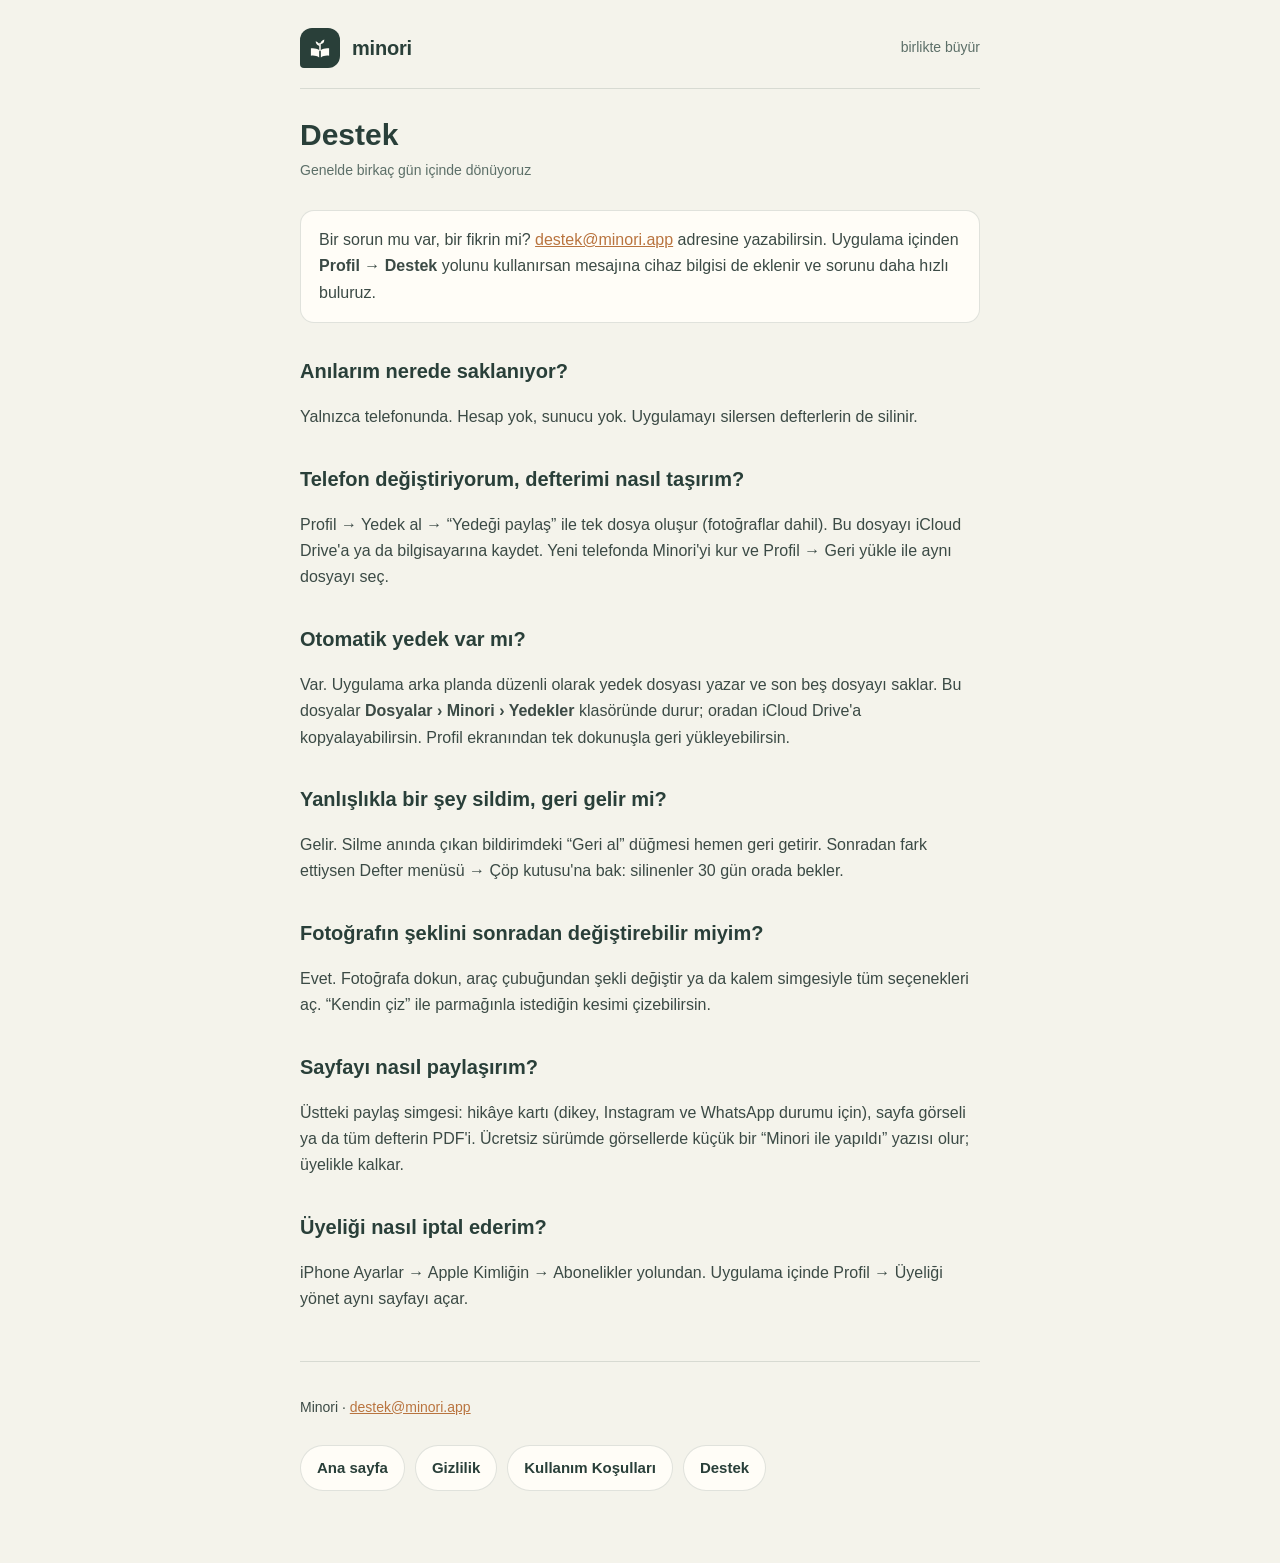
==== destek.html @ bb8e4d0f "Minori: gizlilik, kullanım koşulları ve destek sayfaları" ====
<!doctype html>
<html lang="tr">
<head>
<meta charset="utf-8">
<meta name="viewport" content="width=device-width, initial-scale=1">
<title>Destek · Minori</title>
<meta name="description" content="Minori — bebeğinin anıları için el yapımı bir defter. Veriler yalnız cihazda kalır.">
<link rel="stylesheet" href="./style.css">
</head>
<body>
<div class="wrap">
<header class="site">
  <a href="./index.html">
    <span class="mark" aria-hidden="true">
      <svg width="24" height="24" viewBox="0 0 24 24" fill="none">
        <path d="M11.15 14.1C9 12.5 6 11.8 2.9 12.3V19.7C6 19.2 9 19.9 11.15 21.5ZM12.85 14.1C15 12.5 18 11.8 21.1 12.3V19.7C18 19.2 15 19.9 12.85 21.5Z" fill="currentColor"/>
        <path d="M12 14.6V7.4" stroke="currentColor" stroke-width="1.5" stroke-linecap="round"/>
        <path d="M12 9.9A4.52 4.52 0 0 1 7.7 5.3A6.43 6.43 0 0 1 12 9.9ZM12 8.3A6.7 6.7 0 0 1 16.3 3.5A4.69 4.69 0 0 1 12 8.3Z" fill="currentColor"/>
      </svg>
    </span>
    <span class="wordmark">minori</span>
  </a>
  <span class="tag">birlikte büyür</span>
</header>
<h1>Destek</h1>
<p class="date">Genelde birkaç gün içinde dönüyoruz</p>
<div class="lead">
  <p style="margin:0">Bir sorun mu var, bir fikrin mi?
  <a href="mailto:destek@minori.app">destek@minori.app</a> adresine yazabilirsin.
  Uygulama içinden <strong>Profil → Destek</strong> yolunu kullanırsan mesajına cihaz bilgisi de eklenir
  ve sorunu daha hızlı buluruz.</p>
</div>

<h2>Anılarım nerede saklanıyor?</h2>
<p>Yalnızca telefonunda. Hesap yok, sunucu yok. Uygulamayı silersen defterlerin de silinir.</p>

<h2>Telefon değiştiriyorum, defterimi nasıl taşırım?</h2>
<p>Profil → Yedek al → “Yedeği paylaş” ile tek dosya oluşur (fotoğraflar dahil). Bu dosyayı iCloud Drive'a
ya da bilgisayarına kaydet. Yeni telefonda Minori'yi kur ve Profil → Geri yükle ile aynı dosyayı seç.</p>

<h2>Otomatik yedek var mı?</h2>
<p>Var. Uygulama arka planda düzenli olarak yedek dosyası yazar ve son beş dosyayı saklar.
Bu dosyalar <strong>Dosyalar › Minori › Yedekler</strong> klasöründe durur; oradan iCloud Drive'a
kopyalayabilirsin. Profil ekranından tek dokunuşla geri yükleyebilirsin.</p>

<h2>Yanlışlıkla bir şey sildim, geri gelir mi?</h2>
<p>Gelir. Silme anında çıkan bildirimdeki “Geri al” düğmesi hemen geri getirir.
Sonradan fark ettiysen Defter menüsü → Çöp kutusu'na bak: silinenler 30 gün orada bekler.</p>

<h2>Fotoğrafın şeklini sonradan değiştirebilir miyim?</h2>
<p>Evet. Fotoğrafa dokun, araç çubuğundan şekli değiştir ya da kalem simgesiyle tüm seçenekleri aç.
“Kendin çiz” ile parmağınla istediğin kesimi çizebilirsin.</p>

<h2>Sayfayı nasıl paylaşırım?</h2>
<p>Üstteki paylaş simgesi: hikâye kartı (dikey, Instagram ve WhatsApp durumu için), sayfa görseli
ya da tüm defterin PDF'i. Ücretsiz sürümde görsellerde küçük bir “Minori ile yapıldı” yazısı olur;
üyelikle kalkar.</p>

<h2>Üyeliği nasıl iptal ederim?</h2>
<p>iPhone Ayarlar → Apple Kimliğin → Abonelikler yolundan. Uygulama içinde Profil → Üyeliği yönet
aynı sayfayı açar.</p>
<footer class="site">
  <p>Minori · <a href="mailto:destek@minori.app">destek@minori.app</a></p>
  <nav class="links">
    <a href="./index.html">Ana sayfa</a>
    <a href="./gizlilik.html">Gizlilik</a>
    <a href="./kullanim-kosullari.html">Kullanım Koşulları</a>
    <a href="./destek.html">Destek</a>
  </nav>
</footer>
</div>
</body>
</html>
---- style.css ----
:root {
  --ink: #293f39;
  --ink-soft: #5c6f68;
  --paper: #f4f3eb;
  --surface: #fffdf7;
  --line: rgba(41, 63, 57, 0.14);
  --accent: #b9743f;
}
* { box-sizing: border-box; }
body {
  margin: 0;
  padding: 0 20px 72px;
  background: var(--paper);
  color: var(--ink);
  font: 16px/1.65 -apple-system, BlinkMacSystemFont, "Segoe UI", Roboto, sans-serif;
}
.wrap { max-width: 680px; margin: 0 auto; }
header.site {
  display: flex;
  align-items: center;
  gap: 12px;
  padding: 28px 0 20px;
  border-bottom: 1px solid var(--line);
  margin-bottom: 28px;
}
header.site a { display: flex; align-items: center; gap: 12px; text-decoration: none; color: inherit; }
.mark {
  display: grid;
  place-items: center;
  width: 40px; height: 40px;
  border-radius: 12px 12px 12px 4px;
  background: var(--ink);
  color: var(--surface);
}
.wordmark { font-weight: 800; font-size: 20px; letter-spacing: -0.01em; }
.tag { margin-left: auto; color: var(--ink-soft); font-size: 14px; }
h1 { font-size: 30px; line-height: 1.2; margin: 0 0 6px; }
h2 { font-size: 20px; margin: 32px 0 8px; }
h3 { font-size: 17px; margin: 24px 0 6px; }
p, li { color: #3b4a45; }
.date { color: var(--ink-soft); font-size: 14px; margin: 0 0 28px; }
.lead {
  background: var(--surface);
  border: 1px solid var(--line);
  border-radius: 14px;
  padding: 16px 18px;
  margin: 0 0 24px;
}
.warn {
  background: #fbf1e6;
  border: 1px solid rgba(185, 116, 63, 0.35);
  border-left-width: 4px;
  border-radius: 12px;
  padding: 16px 18px;
  margin: 20px 0;
}
.warn strong { color: var(--accent); }
nav.links { display: flex; flex-wrap: wrap; gap: 10px; margin: 26px 0 0; }
nav.links a {
  display: inline-block;
  padding: 10px 16px;
  border-radius: 999px;
  background: var(--surface);
  border: 1px solid var(--line);
  color: var(--ink);
  text-decoration: none;
  font-weight: 600;
  font-size: 15px;
}
footer.site { margin-top: 48px; padding-top: 20px; border-top: 1px solid var(--line); color: var(--ink-soft); font-size: 14px; }
a { color: var(--accent); }
code { background: var(--surface); padding: 1px 6px; border-radius: 5px; font-size: 14px; }
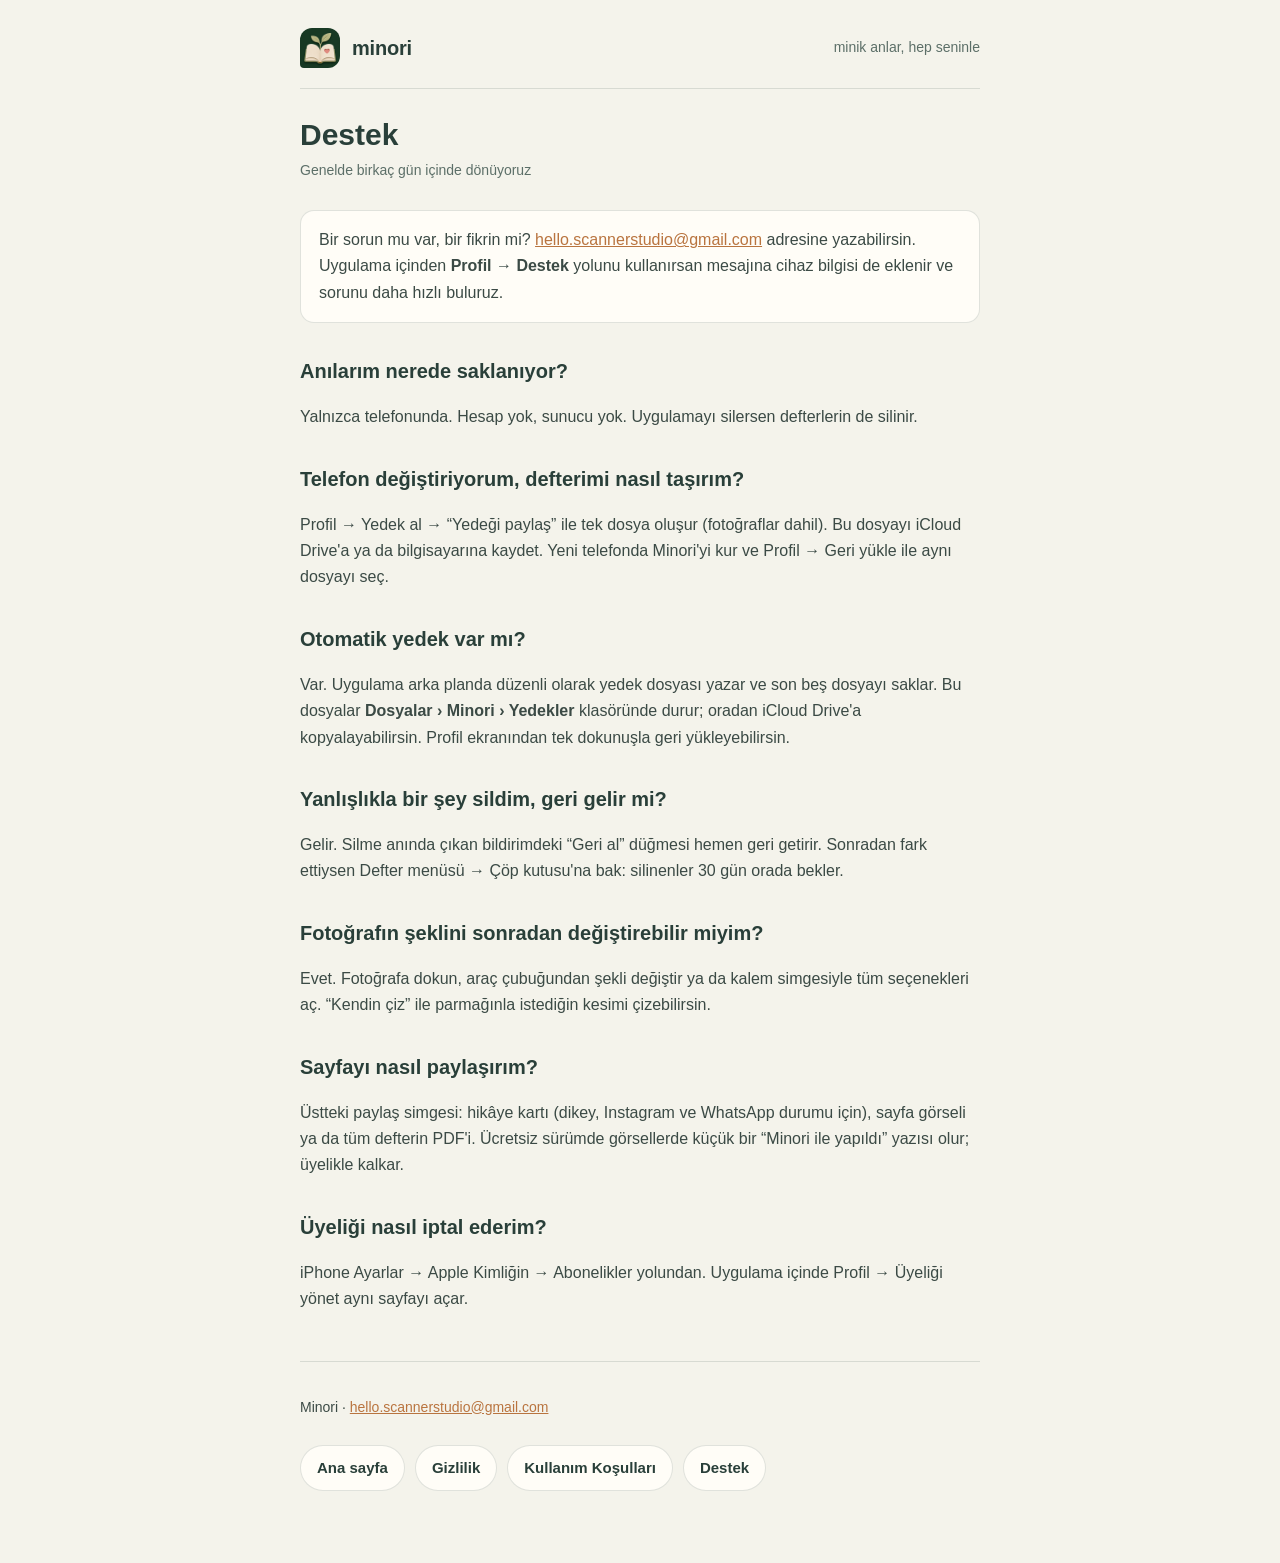
==== commit ad9d1446: "Gizlilik metnini uygulamanın gerçek davranışına göre düzelt Yayındaki sayfa "Minori hiçbir veri topl" ====
--- a/destek.html
+++ b/destek.html
@@ -3,6 +3,7 @@
 <head>
 <meta charset="utf-8">
 <meta name="viewport" content="width=device-width, initial-scale=1">
+<link rel="icon" type="image/png" href="./icon.png">
 <title>Destek · Minori</title>
 <meta name="description" content="Minori — bebeğinin anıları için el yapımı bir defter. Veriler yalnız cihazda kalır.">
 <link rel="stylesheet" href="./style.css">
@@ -11,22 +12,16 @@
 <div class="wrap">
 <header class="site">
   <a href="./index.html">
-    <span class="mark" aria-hidden="true">
-      <svg width="24" height="24" viewBox="0 0 24 24" fill="none">
-        <path d="M11.15 14.1C9 12.5 6 11.8 2.9 12.3V19.7C6 19.2 9 19.9 11.15 21.5ZM12.85 14.1C15 12.5 18 11.8 21.1 12.3V19.7C18 19.2 15 19.9 12.85 21.5Z" fill="currentColor"/>
-        <path d="M12 14.6V7.4" stroke="currentColor" stroke-width="1.5" stroke-linecap="round"/>
-        <path d="M12 9.9A4.52 4.52 0 0 1 7.7 5.3A6.43 6.43 0 0 1 12 9.9ZM12 8.3A6.7 6.7 0 0 1 16.3 3.5A4.69 4.69 0 0 1 12 8.3Z" fill="currentColor"/>
-      </svg>
-    </span>
+    <span class="mark" aria-hidden="true"><img src="./icon.png" alt=""></span>
     <span class="wordmark">minori</span>
   </a>
-  <span class="tag">birlikte büyür</span>
+  <span class="tag">minik anlar, hep seninle</span>
 </header>
 <h1>Destek</h1>
 <p class="date">Genelde birkaç gün içinde dönüyoruz</p>
 <div class="lead">
   <p style="margin:0">Bir sorun mu var, bir fikrin mi?
-  <a href="mailto:destek@minori.app">destek@minori.app</a> adresine yazabilirsin.
+  <a href="mailto:hello.scannerstudio@gmail.com">hello.scannerstudio@gmail.com</a> adresine yazabilirsin.
   Uygulama içinden <strong>Profil → Destek</strong> yolunu kullanırsan mesajına cihaz bilgisi de eklenir
   ve sorunu daha hızlı buluruz.</p>
 </div>
@@ -60,7 +55,7 @@
 <p>iPhone Ayarlar → Apple Kimliğin → Abonelikler yolundan. Uygulama içinde Profil → Üyeliği yönet
 aynı sayfayı açar.</p>
 <footer class="site">
-  <p>Minori · <a href="mailto:destek@minori.app">destek@minori.app</a></p>
+  <p>Minori · <a href="mailto:hello.scannerstudio@gmail.com">hello.scannerstudio@gmail.com</a></p>
   <nav class="links">
     <a href="./index.html">Ana sayfa</a>
     <a href="./gizlilik.html">Gizlilik</a>
--- a/style.css
+++ b/style.css
@@ -29,9 +29,10 @@
   place-items: center;
   width: 40px; height: 40px;
   border-radius: 12px 12px 12px 4px;
+  overflow: hidden;
   background: var(--ink);
-  color: var(--surface);
 }
+.mark img { display: block; width: 100%; height: 100%; object-fit: cover; }
 .wordmark { font-weight: 800; font-size: 20px; letter-spacing: -0.01em; }
 .tag { margin-left: auto; color: var(--ink-soft); font-size: 14px; }
 h1 { font-size: 30px; line-height: 1.2; margin: 0 0 6px; }
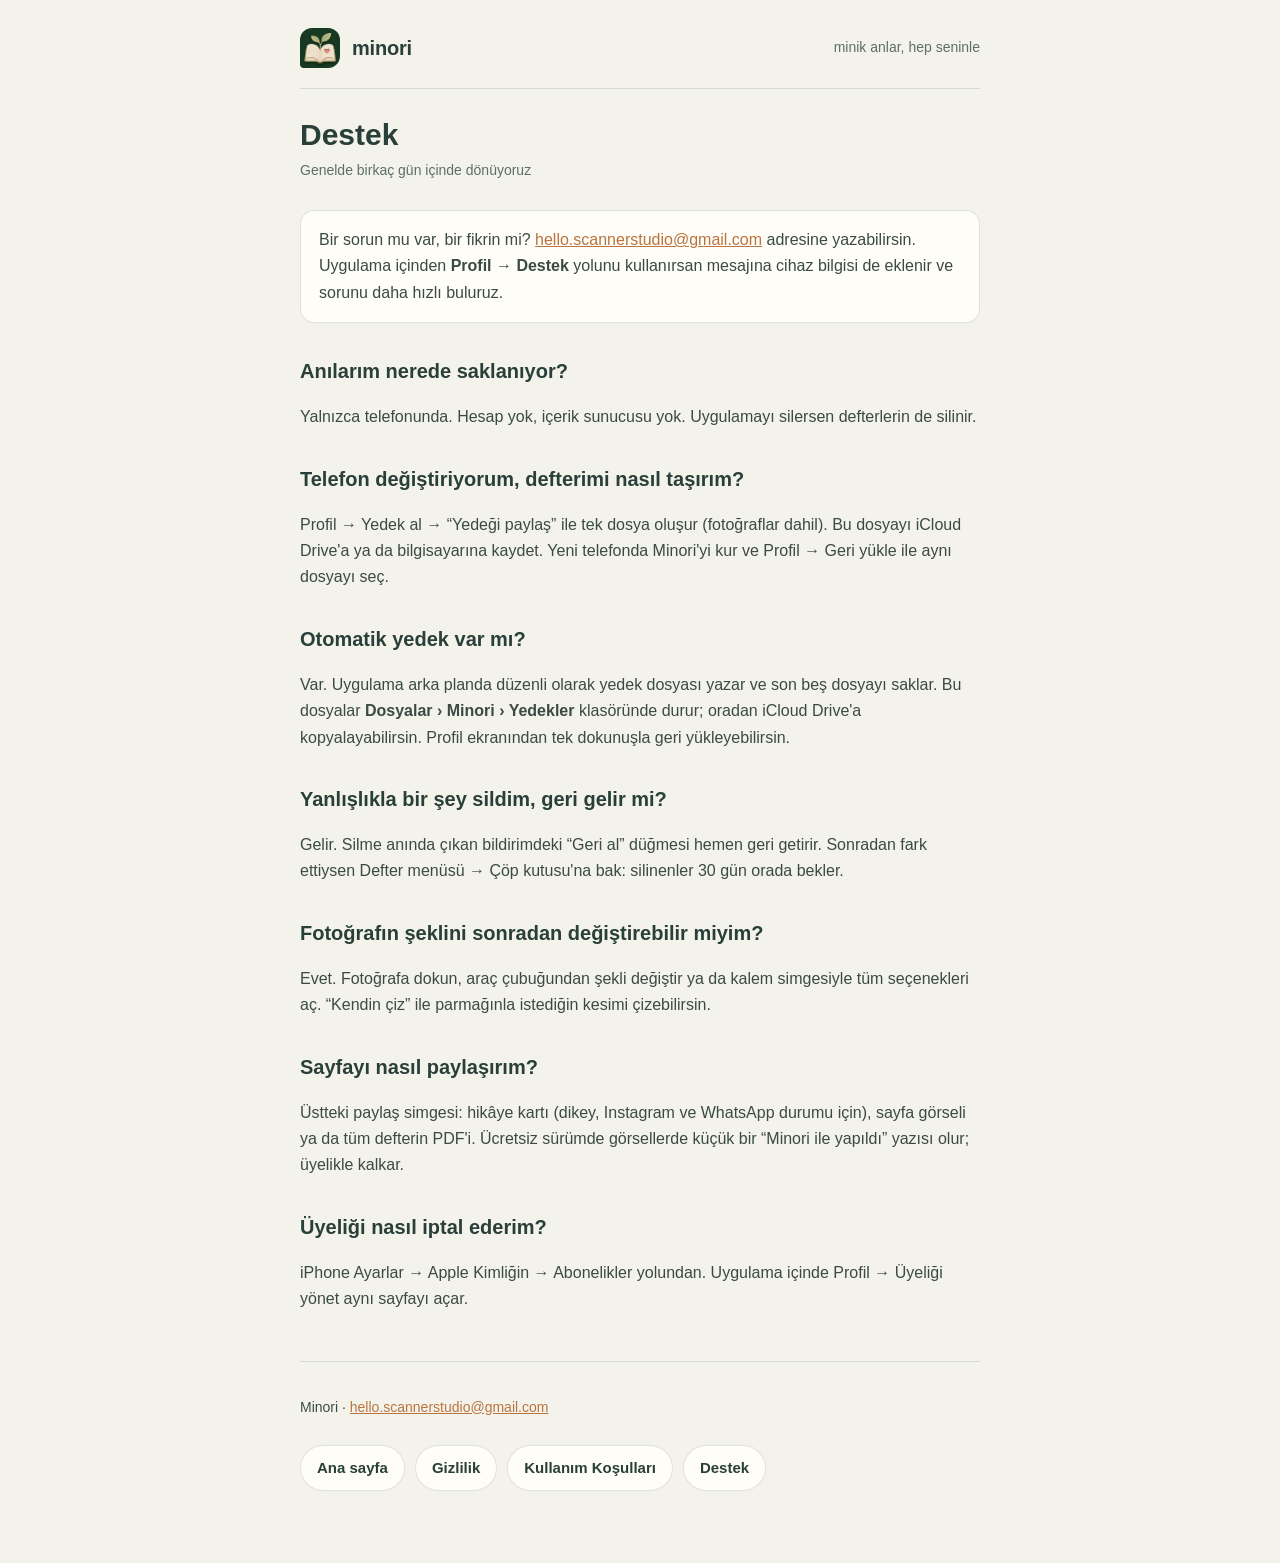
==== commit af94dbc9: "Destek ve ana sayfadaki "sunucu yok" iddiasını düzelt Gizlilik sayfası "içerik sunucusu yoktur" diye" ====
--- a/destek.html
+++ b/destek.html
@@ -27,7 +27,7 @@
 </div>
 
 <h2>Anılarım nerede saklanıyor?</h2>
-<p>Yalnızca telefonunda. Hesap yok, sunucu yok. Uygulamayı silersen defterlerin de silinir.</p>
+<p>Yalnızca telefonunda. Hesap yok, içerik sunucusu yok. Uygulamayı silersen defterlerin de silinir.</p>
 
 <h2>Telefon değiştiriyorum, defterimi nasıl taşırım?</h2>
 <p>Profil → Yedek al → “Yedeği paylaş” ile tek dosya oluşur (fotoğraflar dahil). Bu dosyayı iCloud Drive'a
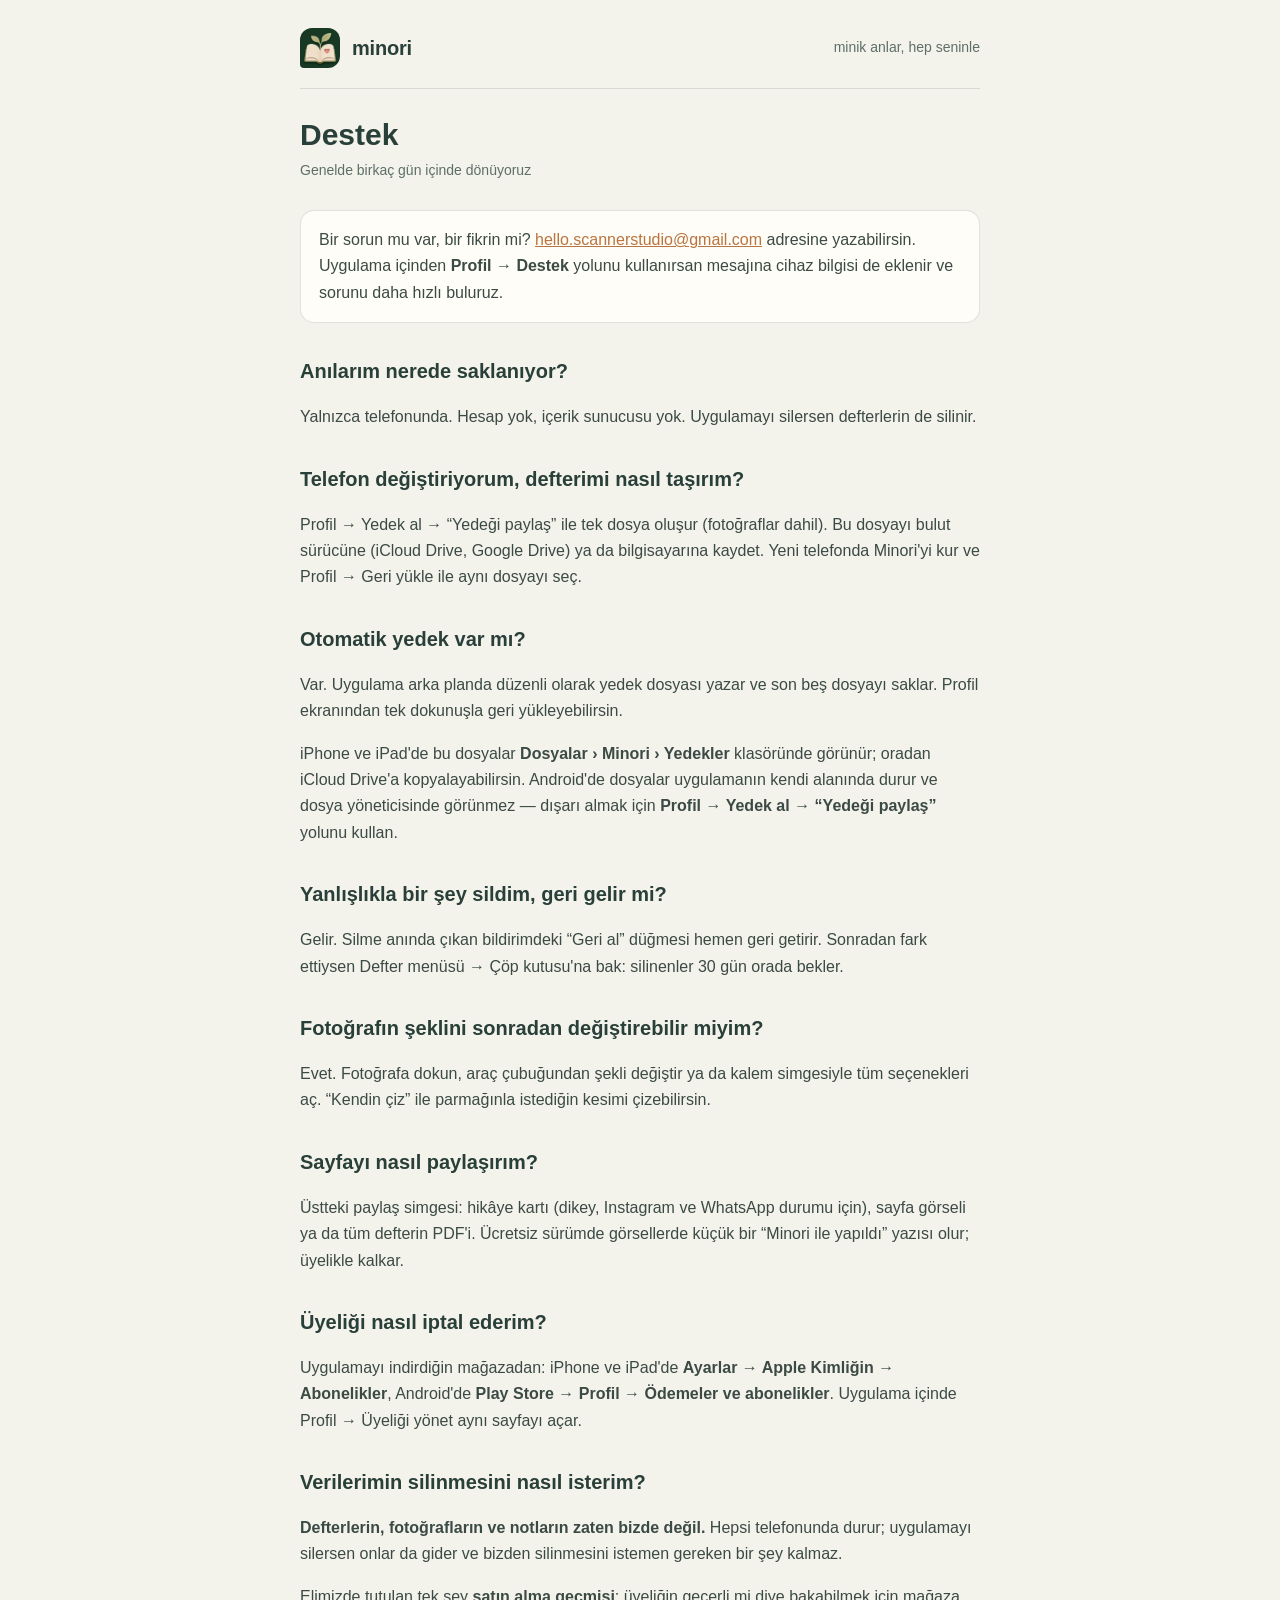
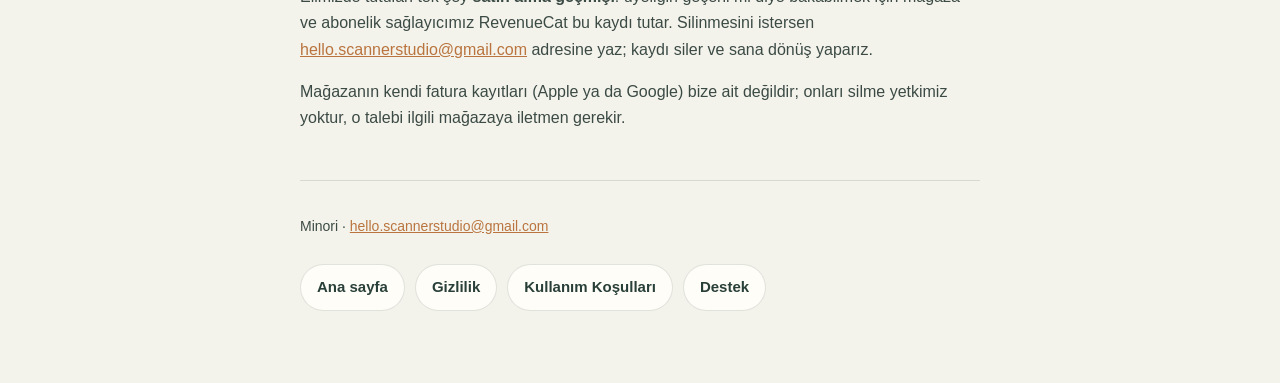
==== commit 50c096e9: "Veri silme yolu ve iki mağazaya göre destek metni Play'in Veri güvenliği formu 'kullanıcı verisinin " ====
--- a/destek.html
+++ b/destek.html
@@ -30,13 +30,17 @@
 <p>Yalnızca telefonunda. Hesap yok, içerik sunucusu yok. Uygulamayı silersen defterlerin de silinir.</p>
 
 <h2>Telefon değiştiriyorum, defterimi nasıl taşırım?</h2>
-<p>Profil → Yedek al → “Yedeği paylaş” ile tek dosya oluşur (fotoğraflar dahil). Bu dosyayı iCloud Drive'a
-ya da bilgisayarına kaydet. Yeni telefonda Minori'yi kur ve Profil → Geri yükle ile aynı dosyayı seç.</p>
+<p>Profil → Yedek al → “Yedeği paylaş” ile tek dosya oluşur (fotoğraflar dahil). Bu dosyayı bulut
+sürücüne (iCloud Drive, Google Drive) ya da bilgisayarına kaydet. Yeni telefonda Minori'yi kur ve
+Profil → Geri yükle ile aynı dosyayı seç.</p>
 
 <h2>Otomatik yedek var mı?</h2>
 <p>Var. Uygulama arka planda düzenli olarak yedek dosyası yazar ve son beş dosyayı saklar.
-Bu dosyalar <strong>Dosyalar › Minori › Yedekler</strong> klasöründe durur; oradan iCloud Drive'a
-kopyalayabilirsin. Profil ekranından tek dokunuşla geri yükleyebilirsin.</p>
+Profil ekranından tek dokunuşla geri yükleyebilirsin.</p>
+<p>iPhone ve iPad'de bu dosyalar <strong>Dosyalar › Minori › Yedekler</strong> klasöründe görünür;
+oradan iCloud Drive'a kopyalayabilirsin. Android'de dosyalar uygulamanın kendi alanında durur ve
+dosya yöneticisinde görünmez — dışarı almak için <strong>Profil → Yedek al → “Yedeği paylaş”</strong>
+yolunu kullan.</p>
 
 <h2>Yanlışlıkla bir şey sildim, geri gelir mi?</h2>
 <p>Gelir. Silme anında çıkan bildirimdeki “Geri al” düğmesi hemen geri getirir.
@@ -52,8 +56,19 @@
 üyelikle kalkar.</p>
 
 <h2>Üyeliği nasıl iptal ederim?</h2>
-<p>iPhone Ayarlar → Apple Kimliğin → Abonelikler yolundan. Uygulama içinde Profil → Üyeliği yönet
-aynı sayfayı açar.</p>
+<p>Uygulamayı indirdiğin mağazadan: iPhone ve iPad'de <strong>Ayarlar → Apple Kimliğin →
+Abonelikler</strong>, Android'de <strong>Play Store → Profil → Ödemeler ve abonelikler</strong>.
+Uygulama içinde Profil → Üyeliği yönet aynı sayfayı açar.</p>
+
+<h2>Verilerimin silinmesini nasıl isterim?</h2>
+<p><strong>Defterlerin, fotoğrafların ve notların zaten bizde değil.</strong> Hepsi telefonunda
+durur; uygulamayı silersen onlar da gider ve bizden silinmesini istemen gereken bir şey kalmaz.</p>
+<p>Elimizde tutulan tek şey <strong>satın alma geçmişi</strong>: üyeliğin geçerli mi diye bakabilmek
+için mağaza ve abonelik sağlayıcımız RevenueCat bu kaydı tutar. Silinmesini istersen
+<a href="mailto:hello.scannerstudio@gmail.com?subject=Veri%20silme%20talebi">hello.scannerstudio@gmail.com</a>
+adresine yaz; kaydı siler ve sana dönüş yaparız.</p>
+<p>Mağazanın kendi fatura kayıtları (Apple ya da Google) bize ait değildir; onları silme yetkimiz
+yoktur, o talebi ilgili mağazaya iletmen gerekir.</p>
 <footer class="site">
   <p>Minori · <a href="mailto:hello.scannerstudio@gmail.com">hello.scannerstudio@gmail.com</a></p>
   <nav class="links">
